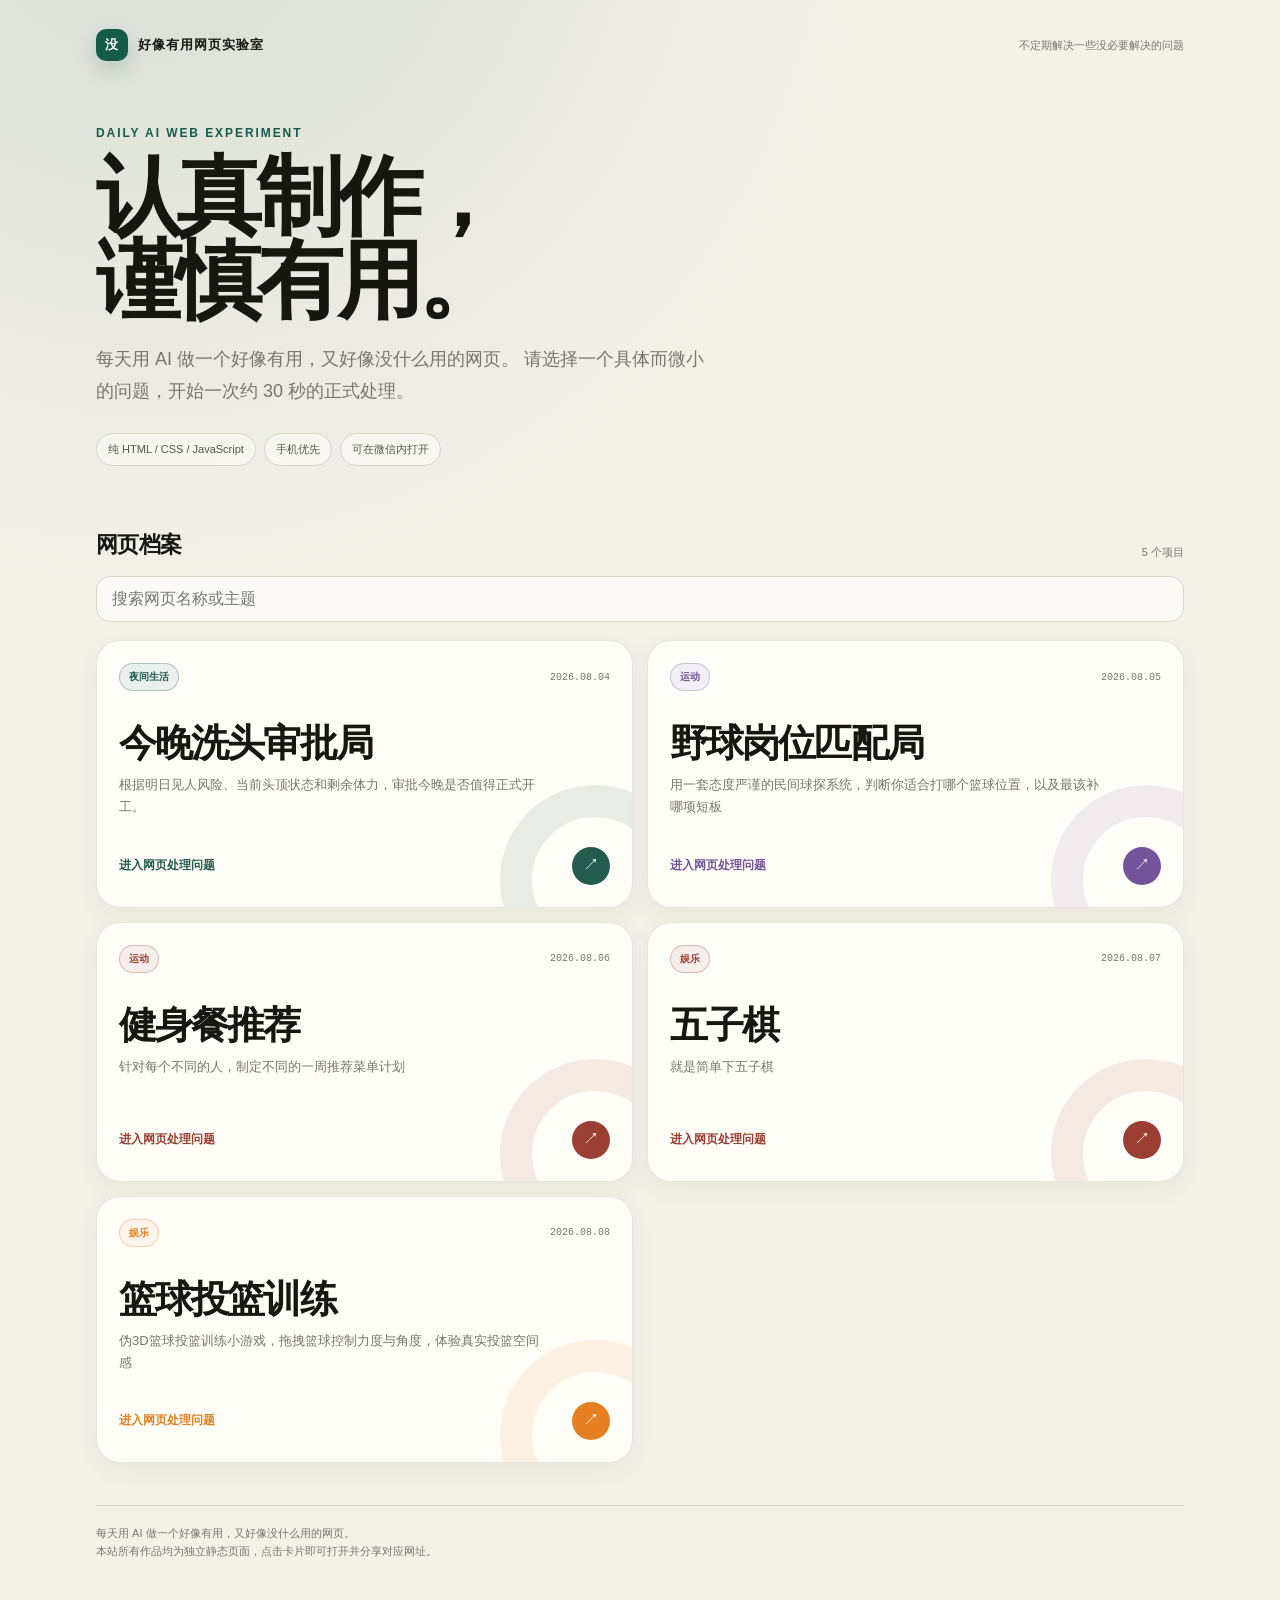
==== index.html @ 00c19557 "Update index.html" ====
<!DOCTYPE html>
<html lang="zh-CN">
<head>
  <meta charset="UTF-8" />
  <meta name="viewport" content="width=device-width, initial-scale=1.0, viewport-fit=cover" />
  <meta name="theme-color" content="#f4f1e9" />
  <meta name="description" content="每天用 AI 做一个好像有用，又好像没什么用的网页。" />
  <title>好像有用网页实验室</title>
  <style>
    :root {
      --bg: #f4f1e9;
      --paper: #fffdf7;
      --ink: #161711;
      --muted: #77766e;
      --line: #d8d4c8;
      --accent: #155b4a;
      --accent-soft: #dfece6;
      --shadow: 0 18px 55px rgba(39, 42, 35, .10);
    }

    * { box-sizing: border-box; }

    html { scroll-behavior: smooth; }

    body {
      margin: 0;
      min-height: 100vh;
      color: var(--ink);
      background:
        radial-gradient(circle at 12% -8%, rgba(21, 91, 74, .13), transparent 35%),
        var(--bg);
      font-family: -apple-system, BlinkMacSystemFont, "Segoe UI", "PingFang SC",
        "Hiragino Sans GB", "Microsoft YaHei", sans-serif;
      -webkit-font-smoothing: antialiased;
    }

    button, input { font: inherit; }
    a { color: inherit; }

    .shell {
      width: min(100%, 1120px);
      margin: 0 auto;
      padding: 18px 16px 48px;
    }

    .nav {
      display: flex;
      align-items: center;
      justify-content: space-between;
      gap: 16px;
      min-height: 54px;
    }

    .brand {
      display: flex;
      align-items: center;
      gap: 10px;
      font-size: 13px;
      font-weight: 850;
      letter-spacing: .08em;
    }

    .brand-mark {
      display: grid;
      place-items: center;
      width: 32px;
      height: 32px;
      border-radius: 10px;
      color: #fff;
      background: var(--accent);
      box-shadow: 0 8px 20px rgba(21, 91, 74, .2);
    }

    .nav-note {
      color: var(--muted);
      font-size: 11px;
    }

    .hero {
      display: grid;
      gap: 26px;
      padding: 54px 0 36px;
    }

    .eyebrow {
      margin: 0 0 14px;
      color: var(--accent);
      font-size: 12px;
      font-weight: 850;
      letter-spacing: .16em;
    }

    h1 {
      max-width: 770px;
      margin: 0;
      font-size: clamp(42px, 9vw, 86px);
      line-height: .98;
      letter-spacing: -.065em;
    }

    .hero-copy {
      max-width: 620px;
      margin: 20px 0 0;
      color: var(--muted);
      font-size: clamp(15px, 2vw, 18px);
      line-height: 1.8;
    }

    .hero-meta {
      display: flex;
      flex-wrap: wrap;
      gap: 8px;
    }

    .pill {
      padding: 8px 11px;
      border: 1px solid var(--line);
      border-radius: 999px;
      background: rgba(255,255,255,.45);
      color: #56574f;
      font-size: 11px;
    }

    .section-head {
      display: flex;
      align-items: end;
      justify-content: space-between;
      gap: 18px;
      margin: 28px 0 16px;
    }

    .section-head h2 {
      margin: 0;
      font-size: 22px;
      letter-spacing: -.03em;
    }

    .count {
      color: var(--muted);
      font-size: 11px;
    }

    .toolbar {
      display: flex;
      gap: 10px;
      margin-bottom: 18px;
    }

    .search {
      width: 100%;
      min-height: 46px;
      padding: 0 15px;
      color: var(--ink);
      border: 1px solid var(--line);
      border-radius: 14px;
      outline: none;
      background: rgba(255,255,255,.65);
      transition: border .18s ease, box-shadow .18s ease, background .18s ease;
    }

    .search:focus {
      border-color: var(--accent);
      background: #fff;
      box-shadow: 0 0 0 4px rgba(21, 91, 74, .09);
    }

    .grid {
      display: grid;
      grid-template-columns: repeat(12, 1fr);
      gap: 14px;
    }

    .card {
      position: relative;
      grid-column: span 6;
      display: flex;
      min-height: 260px;
      overflow: hidden;
      text-decoration: none;
      border: 1px solid rgba(22, 23, 17, .10);
      border-radius: 24px;
      background: var(--paper);
      box-shadow: 0 8px 24px rgba(39, 42, 35, .055);
      transition: transform .22s ease, box-shadow .22s ease, border-color .22s ease;
      -webkit-tap-highlight-color: transparent;
    }

    .card:hover {
      transform: translateY(-4px);
      border-color: rgba(21, 91, 74, .35);
      box-shadow: var(--shadow);
    }

    .card:active { transform: scale(.992); }

    .card-main {
      position: relative;
      z-index: 1;
      display: flex;
      flex-direction: column;
      width: 100%;
      padding: 22px;
    }

    .card-top {
      display: flex;
      align-items: center;
      justify-content: space-between;
      gap: 12px;
    }

    .tag {
      display: inline-flex;
      padding: 6px 9px;
      border: 1px solid color-mix(in srgb, var(--card-accent) 30%, transparent);
      border-radius: 999px;
      color: var(--card-accent);
      background: color-mix(in srgb, var(--card-accent) 9%, white);
      font-size: 10px;
      font-weight: 800;
    }

    .date {
      color: var(--muted);
      font-family: ui-monospace, SFMono-Regular, Menlo, Consolas, monospace;
      font-size: 10px;
    }

    .card h3 {
      max-width: 420px;
      margin: 32px 0 10px;
      font-size: clamp(26px, 4vw, 38px);
      line-height: 1.08;
      letter-spacing: -.05em;
    }

    .card p {
      max-width: 430px;
      margin: 0;
      color: var(--muted);
      font-size: 13px;
      line-height: 1.7;
    }

    .card-bottom {
      display: flex;
      align-items: center;
      justify-content: space-between;
      gap: 12px;
      margin-top: auto;
      padding-top: 28px;
    }

    .open-text {
      color: var(--card-accent);
      font-size: 12px;
      font-weight: 850;
    }

    .arrow {
      display: grid;
      place-items: center;
      width: 38px;
      height: 38px;
      border-radius: 50%;
      color: #fff;
      background: var(--card-accent);
      transition: transform .2s ease;
    }

    .card:hover .arrow { transform: translate(2px, -2px); }

    .card-decoration {
      position: absolute;
      right: -58px;
      bottom: -68px;
      width: 190px;
      height: 190px;
      border: 32px solid color-mix(in srgb, var(--card-accent) 10%, transparent);
      border-radius: 50%;
      pointer-events: none;
    }

    .empty {
      display: none;
      padding: 42px 20px;
      text-align: center;
      color: var(--muted);
      border: 1px dashed var(--line);
      border-radius: 20px;
    }

    footer {
      margin-top: 42px;
      padding-top: 18px;
      color: var(--muted);
      border-top: 1px solid var(--line);
      font-size: 11px;
      line-height: 1.7;
    }

    @media (max-width: 720px) {
      .shell { padding: 12px 12px 36px; }
      .nav-note { display: none; }
      .hero { padding: 44px 4px 28px; }
      .grid { gap: 12px; }
      .card { grid-column: span 12; min-height: 250px; }
      .card-main { padding: 20px; }
      .card h3 { margin-top: 28px; }
    }

    @media (prefers-reduced-motion: reduce) {
      *, *::before, *::after {
        scroll-behavior: auto !important;
        animation-duration: .01ms !important;
        transition-duration: .01ms !important;
      }
    }
  </style>
</head>
<body>
  <main class="shell">
    <nav class="nav">
      <div class="brand">
        <span class="brand-mark">没</span>
        好像有用网页实验室
      </div>
      <span class="nav-note">不定期解决一些没必要解决的问题</span>
    </nav>

    <header class="hero">
      <div>
        <p class="eyebrow">DAILY AI WEB EXPERIMENT</p>
        <h1>认真制作，<br />谨慎有用。</h1>
        <p class="hero-copy">
          每天用 AI 做一个好像有用，又好像没什么用的网页。
          请选择一个具体而微小的问题，开始一次约 30 秒的正式处理。
        </p>
      </div>

      <div class="hero-meta">
        <span class="pill">纯 HTML / CSS / JavaScript</span>
        <span class="pill">手机优先</span>
        <span class="pill">可在微信内打开</span>
      </div>
    </header>

    <section aria-labelledby="worksTitle">
      <div class="section-head">
        <h2 id="worksTitle">网页档案</h2>
        <span class="count" id="countText">0 个项目</span>
      </div>

      <div class="toolbar">
        <input
          class="search"
          id="searchInput"
          type="search"
          placeholder="搜索网页名称或主题"
          maxlength="30"
          autocomplete="off"
          aria-label="搜索网页项目"
        />
      </div>

      <div class="grid" id="projectGrid"></div>
      <div class="empty" id="emptyState">没有找到相关网页，可能这个问题还不够没必要。</div>
    </section>

    <footer>
      每天用 AI 做一个好像有用，又好像没什么用的网页。<br />
      本站所有作品均为独立静态页面，点击卡片即可打开并分享对应网址。
    </footer>
  </main>

  <script>
    /*
      新增作品时，只需：
      1. 在 projects 下建立文件夹，并把作品保存为该文件夹里的 index.html
      2. 在下面的 projects 数组里增加一项

      href 必须使用相对路径，例如：./projects/wash-hair/
      不要写 /projects/wash-hair/，否则项目型 GitHub Pages 可能出现路径错误。
    */
    const projects = [
      {
        title: "今晚洗头审批局",
        description: "根据明日见人风险、当前头顶状态和剩余体力，审批今晚是否值得正式开工。",
        category: "夜间生活",
        date: "2026.08.04",
        href: "./projects/wash-hair/",
        accent: "#235b4e",
        keywords: "洗头 睡觉 拖延 清洁 审批"
      }
      ,
      {
        title: "野球岗位匹配局",
        description: "用一套态度严谨的民间球探系统，判断你适合打哪个篮球位置，以及最该补哪项短板",
        category: "运动",
       date: "2026.08.05",
       href: "./projects/Basketball-Position-Matching/",
       accent: "#73539a",
       keywords: "运动 篮球 "
      }
      ,
      {
        title: "健身餐推荐",
        description: "针对每个不同的人，制定不同的一周推荐菜单计划",
        category: "运动",
       date: "2026.08.06",
       href: "./projects/Fit-Meal/",
       accent: "#9b3f32",
       keywords: "运动 食物 计划 采购 "
      }
      ,
      {
        title: "五子棋",
        description: "就是简单下五子棋",
        category: "娱乐",
       date: "2026.08.07",
       href: "./projects/gomoku/",
       accent: "#9b3f32",
       keywords: "下棋 娱乐 "
      }
      ,
      {
      title: "篮球投篮训练",
      description: "伪3D篮球投篮训练小游戏，拖拽篮球控制力度与角度，体验真实投篮空间感",
      category: "娱乐",
      date: "2026.08.08",
      href: "./projects/basketball-shot/",
      accent: "#e67e22",
      keywords: "篮球 投篮 游戏 体育训练 "
      }
      // 复制下面这段即可新增：
      // ,{
      //   title: "今日摸鱼资格认证中心",
      //   description: "根据劳动贡献与精神状态，认证今日是否具备合理摸鱼资格。",
      //   category: "上班",
      //   date: "2026.08.05",
      //   href: "./projects/slack-off/",
      //   accent: "#9b3f32",
      //   keywords: "上班 摸鱼 工作"
      // }
      
    ];

    const grid = document.getElementById("projectGrid");
    const countText = document.getElementById("countText");
    const searchInput = document.getElementById("searchInput");
    const emptyState = document.getElementById("emptyState");

    function escapeHTML(value) {
      return String(value).replace(/[&<>'"]/g, (char) => ({
        "&": "&amp;",
        "<": "&lt;",
        ">": "&gt;",
        "'": "&#39;",
        '"': "&quot;"
      })[char]);
    }

    function render(list) {
      countText.textContent = `${list.length} 个项目`;
      emptyState.style.display = list.length ? "none" : "block";

      grid.innerHTML = list.map((project) => `
        <a
          class="card"
          href="${escapeHTML(project.href)}"
          style="--card-accent:${escapeHTML(project.accent)}"
          aria-label="打开${escapeHTML(project.title)}"
        >
          <div class="card-main">
            <div class="card-top">
              <span class="tag">${escapeHTML(project.category)}</span>
              <span class="date">${escapeHTML(project.date)}</span>
            </div>

            <h3>${escapeHTML(project.title)}</h3>
            <p>${escapeHTML(project.description)}</p>

            <div class="card-bottom">
              <span class="open-text">进入网页处理问题</span>
              <span class="arrow" aria-hidden="true">↗</span>
            </div>
          </div>
          <span class="card-decoration" aria-hidden="true"></span>
        </a>
      `).join("");
    }

    searchInput.addEventListener("input", () => {
      const query = searchInput.value.trim().toLowerCase();

      if (!query) {
        render(projects);
        return;
      }

      const filtered = projects.filter((project) => {
        const content = [
          project.title,
          project.description,
          project.category,
          project.keywords
        ].join(" ").toLowerCase();

        return content.includes(query);
      });

      render(filtered);
    });

    render(projects);
  </script>
</body>
</html>
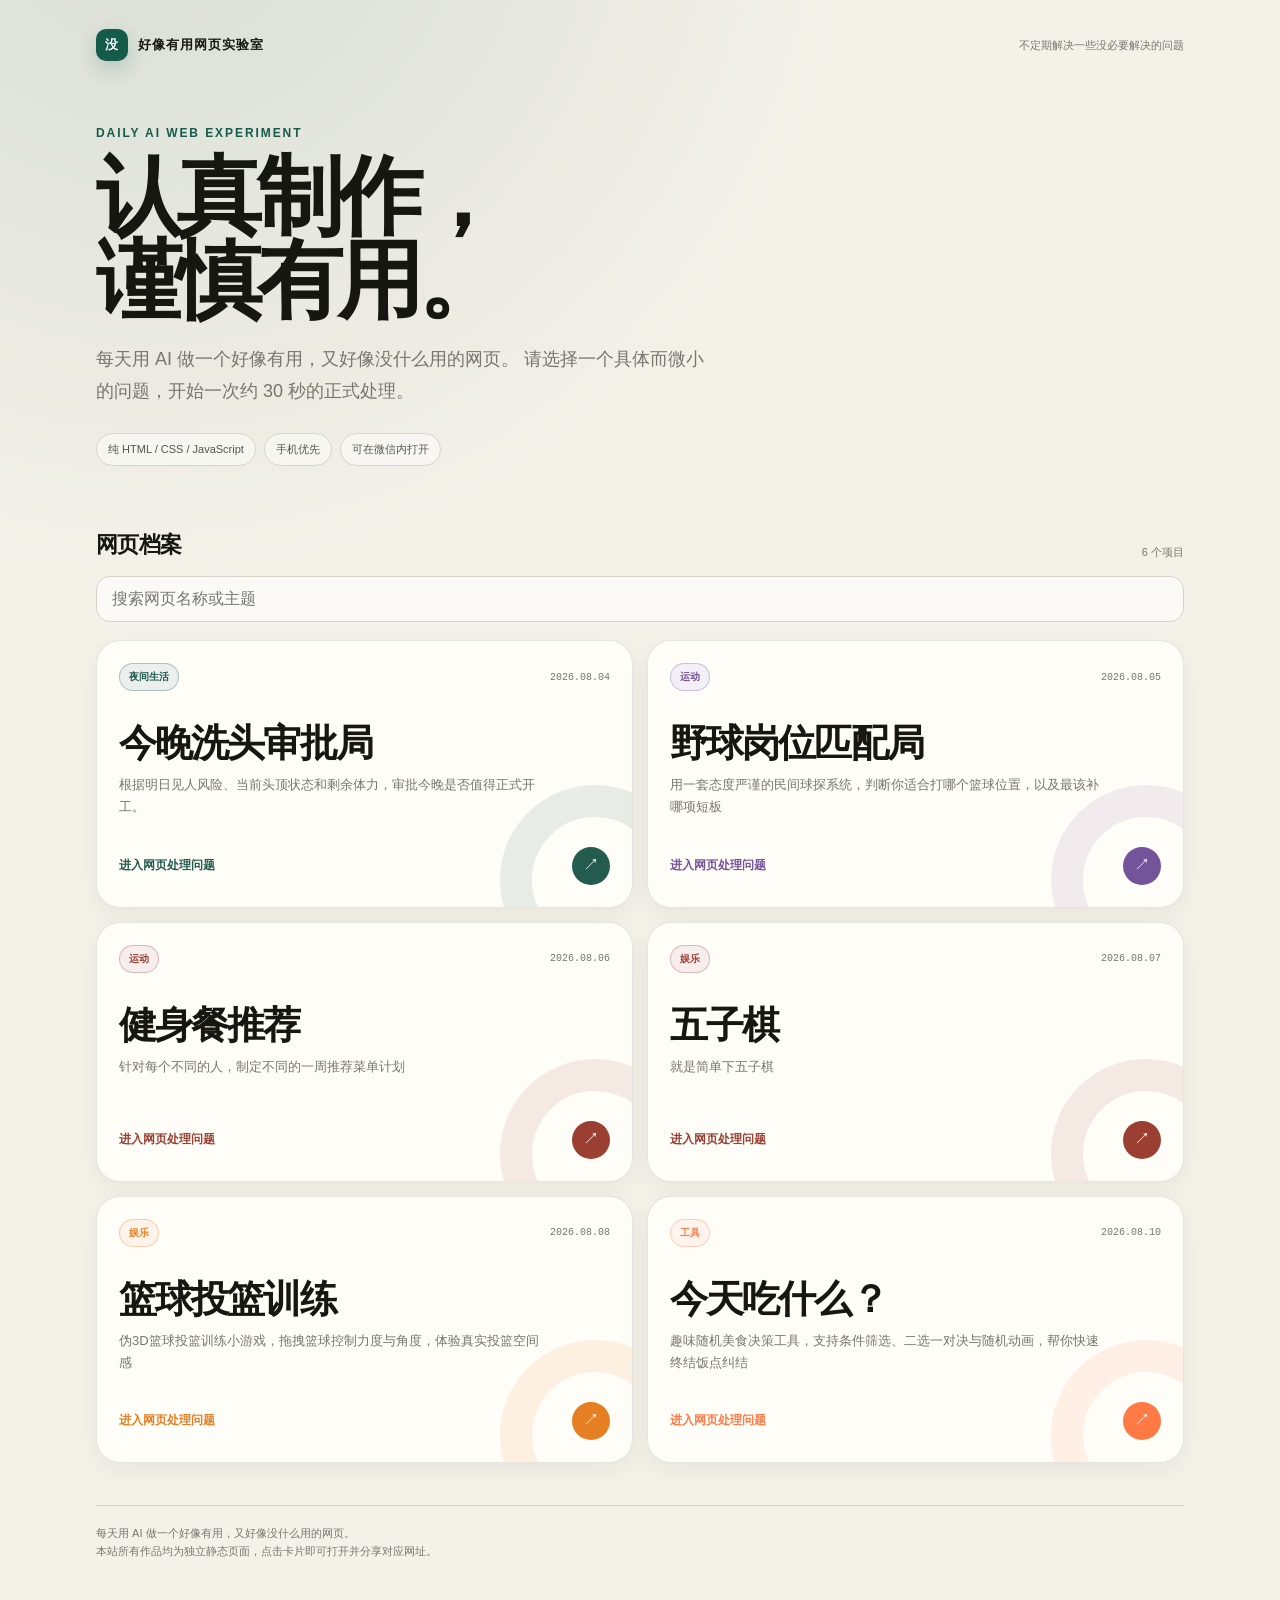
==== commit 58e96c76: "Update index.html" ====
--- a/index.html
+++ b/index.html
@@ -432,6 +432,17 @@
       accent: "#e67e22",
       keywords: "篮球 投篮 游戏 体育训练 "
       }
+      ,
+{
+title: "今天吃什么？",
+description: "趣味随机美食决策工具，支持条件筛选、二选一对决与随机动画，帮你快速终结饭点纠结",
+category: "工具",
+date: "2026.08.10",
+href: "./projects/what-to-eat/",
+accent: "#ff7a45",
+keywords: "今天吃什么 随机美食 吃饭选择 美食推荐 随机工具 "
+}
+
       // 复制下面这段即可新增：
       // ,{
       //   title: "今日摸鱼资格认证中心",
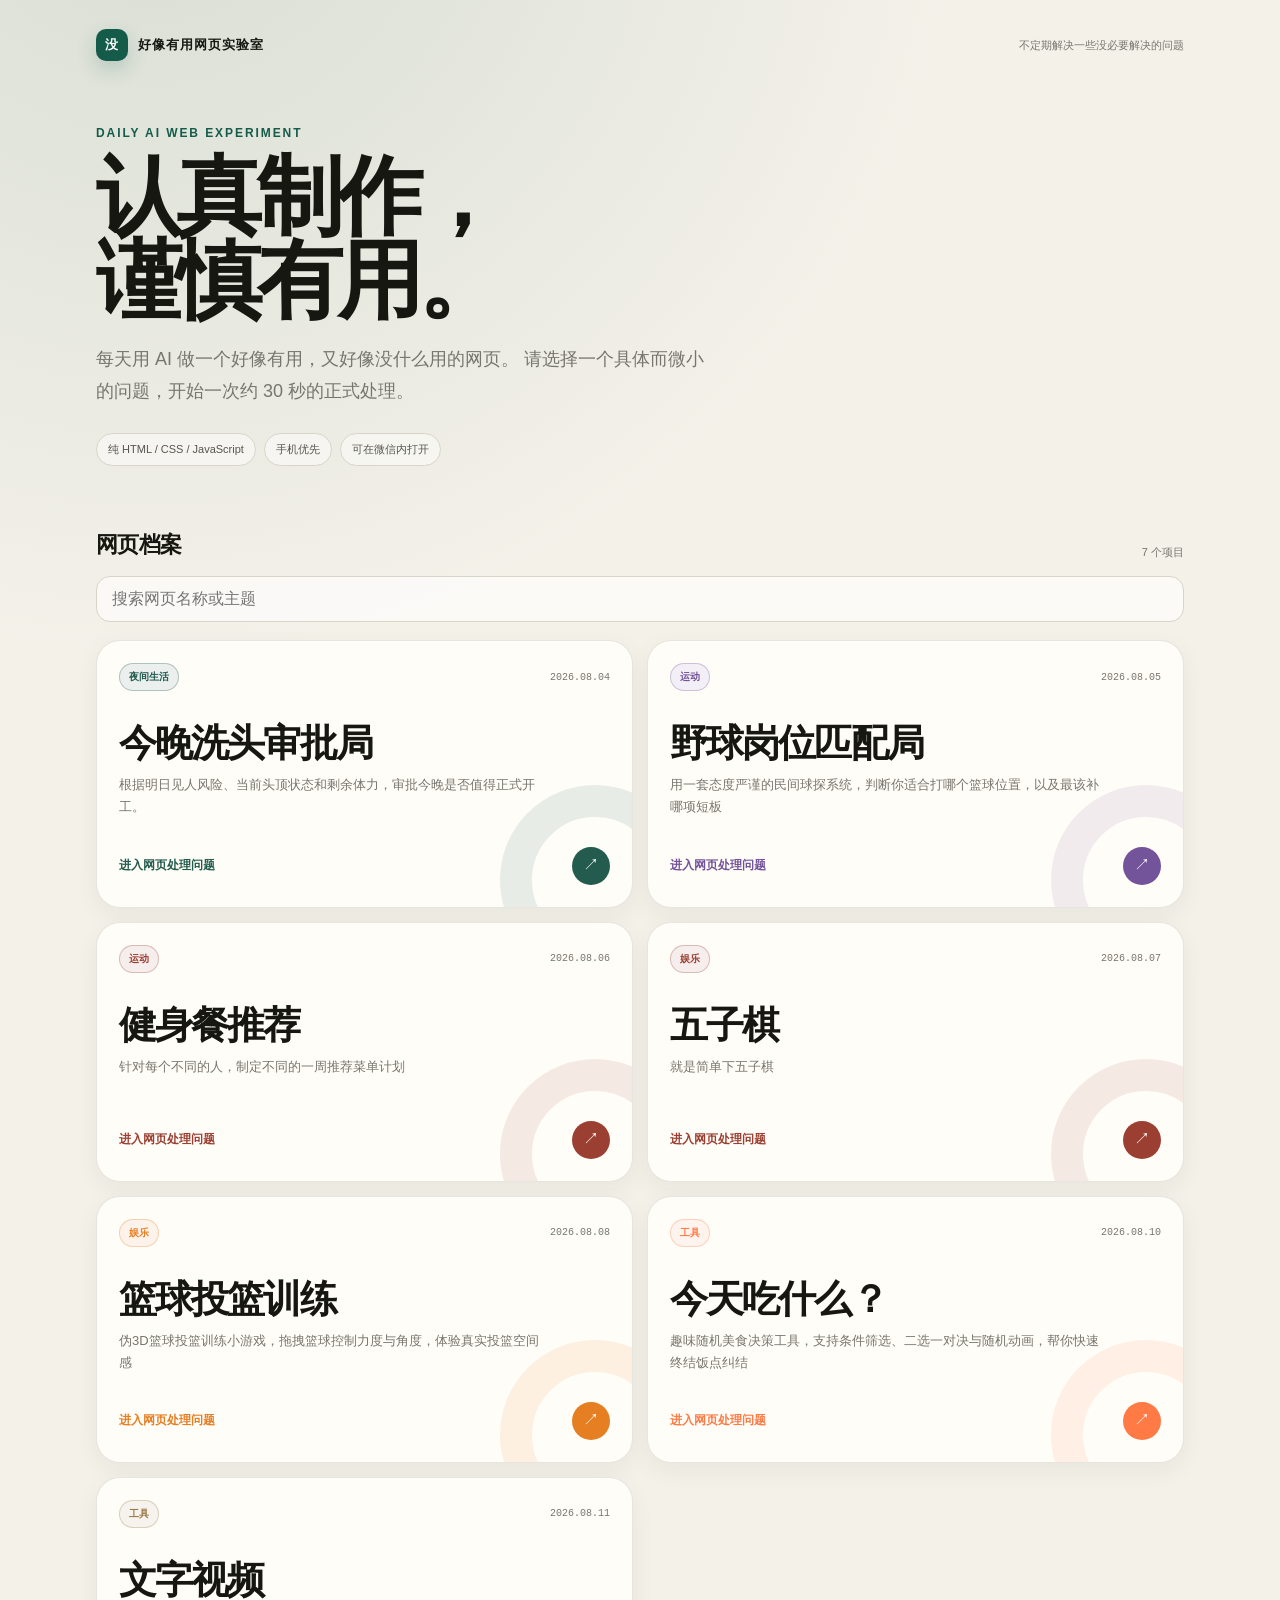
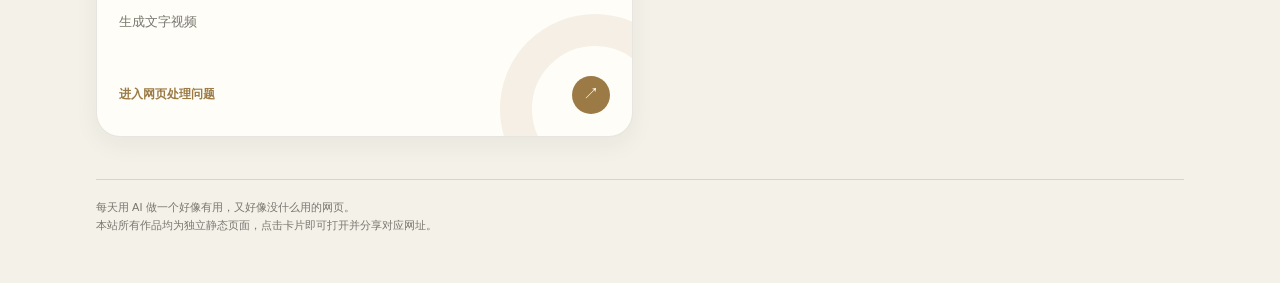
==== commit a0bdb48b: "Update index.html" ====
--- a/index.html
+++ b/index.html
@@ -438,9 +438,19 @@
 description: "趣味随机美食决策工具，支持条件筛选、二选一对决与随机动画，帮你快速终结饭点纠结",
 category: "工具",
 date: "2026.08.10",
-href: "./projects/what-to-eat/",
+href: "./projects/eat-what/",
 accent: "#ff7a45",
 keywords: "今天吃什么 随机美食 吃饭选择 美食推荐 随机工具 "
+}
+      ,
+{
+title: "文字视频",
+description: "生成文字视频",
+category: "工具",
+date: "2026.08.11",
+href: "./projects/wordvideo/",
+accent: "#9b7a45",
+keywords: "形状 视频 生成  "
 }
 
       // 复制下面这段即可新增：
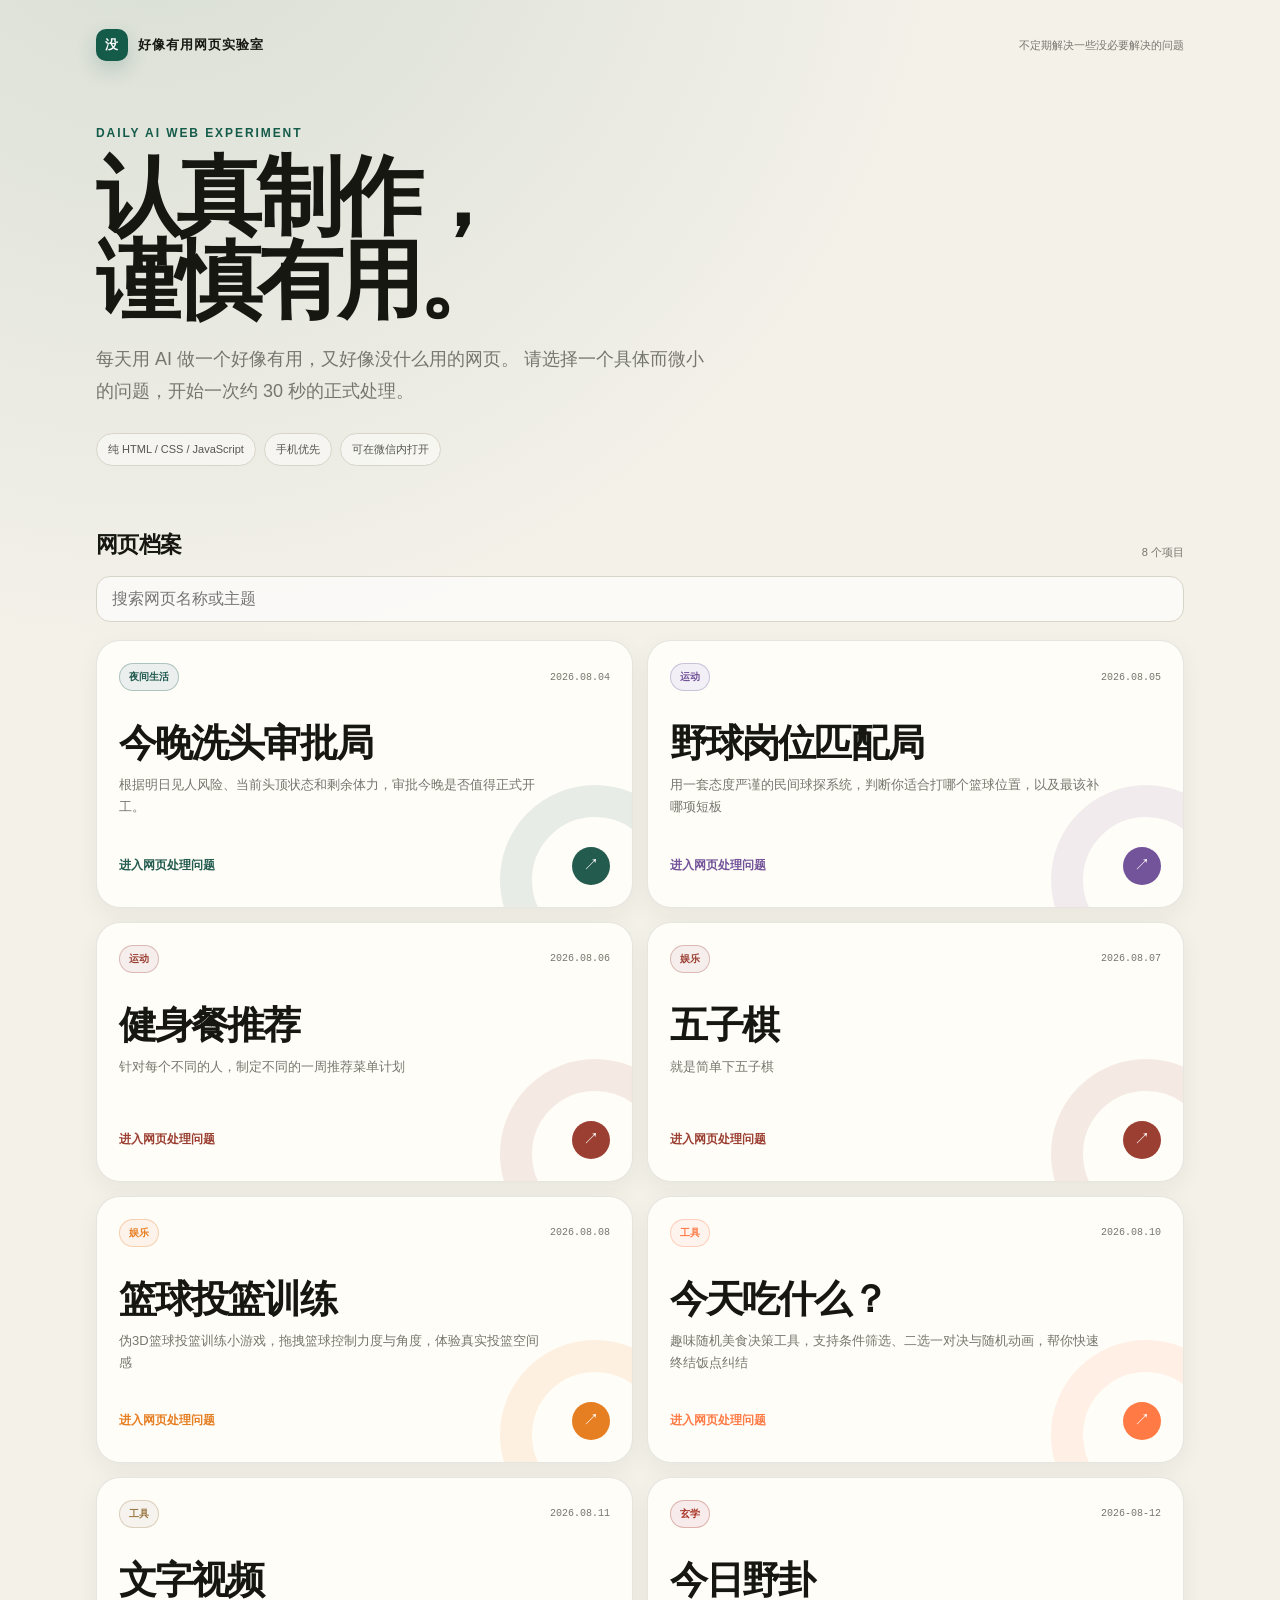
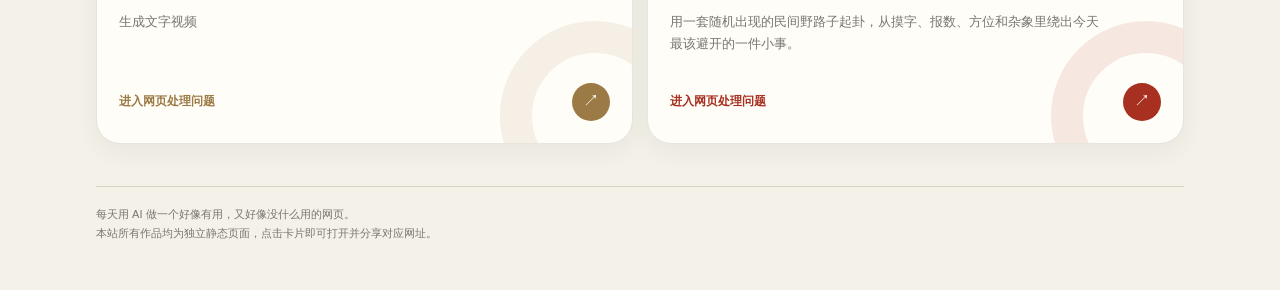
==== commit 275e6289: "Update index.html" ====
--- a/index.html
+++ b/index.html
@@ -452,6 +452,16 @@
 accent: "#9b7a45",
 keywords: "形状 视频 生成  "
 }
+      ,
+{
+  title: "今日野卦",
+  description: "用一套随机出现的民间野路子起卦，从摸字、报数、方位和杂象里绕出今天最该避开的一件小事。",
+  category: "玄学",
+  date: "2026-08-12",
+  href: "./projects/do-divination/",
+  accent: "#a73020",
+  keywords: "算命 玄学 起卦 民间 野卦 今日运势 小事 宜忌"
+}
 
       // 复制下面这段即可新增：
       // ,{
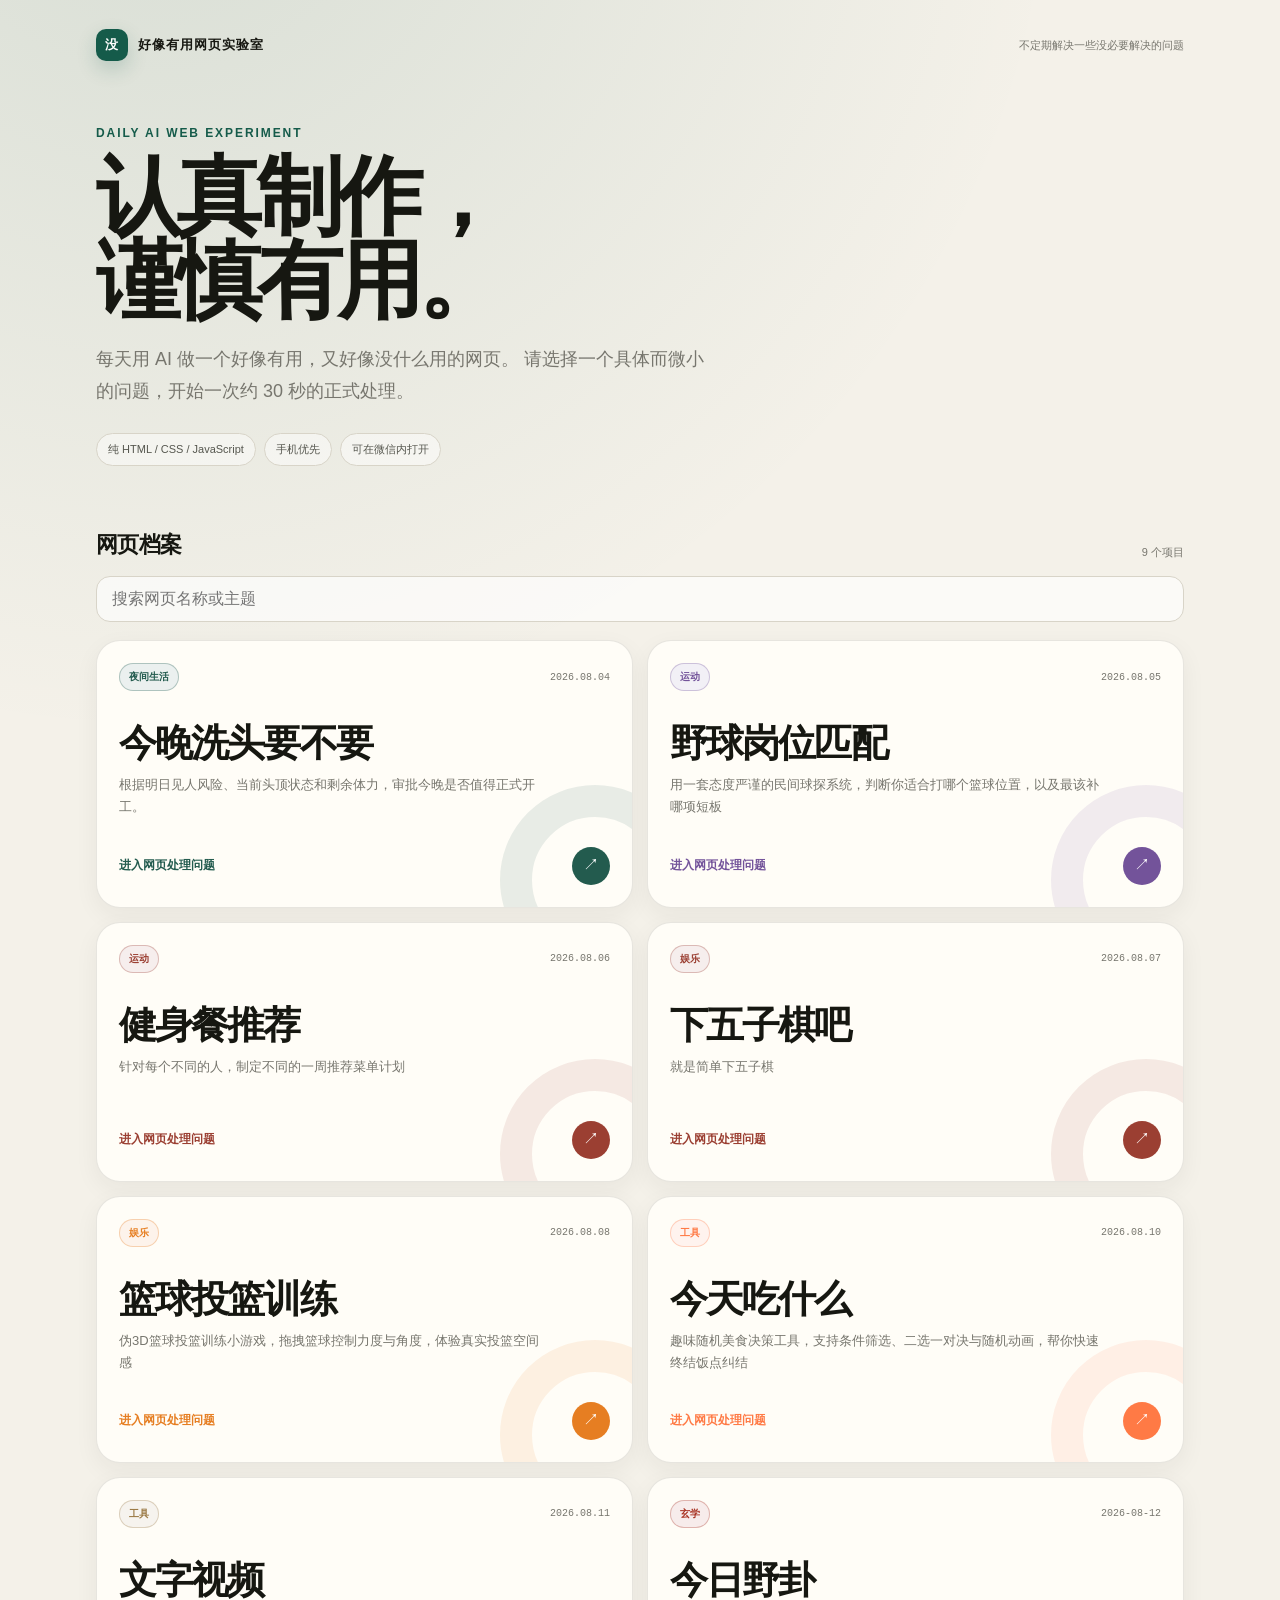
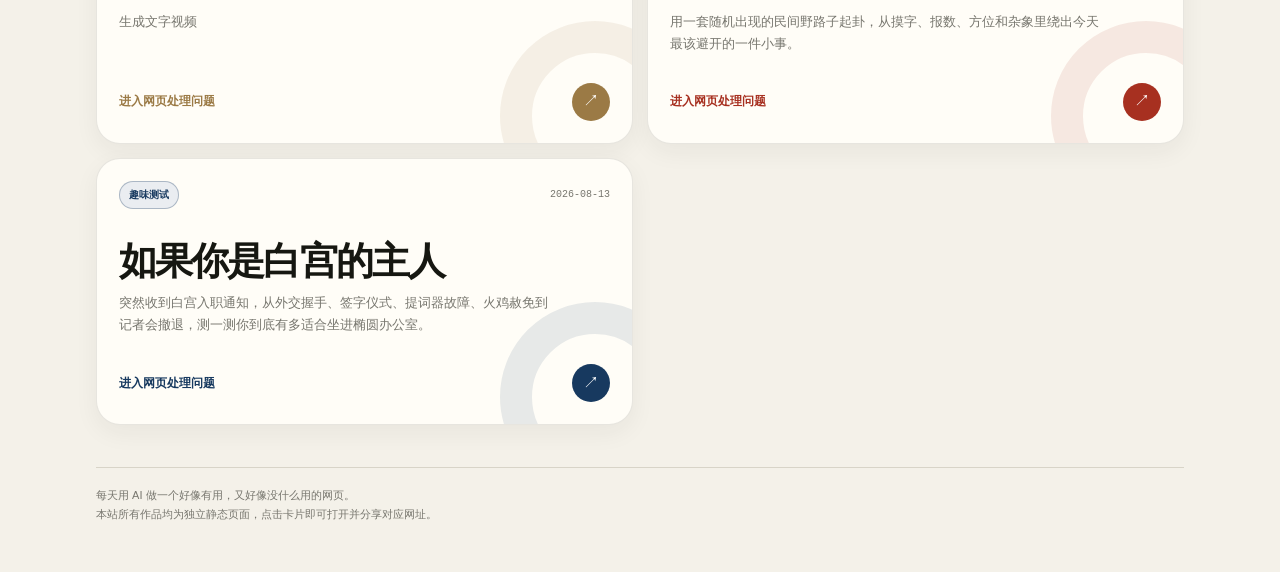
==== commit d78b9352: "Update index.html" ====
--- a/index.html
+++ b/index.html
@@ -384,7 +384,7 @@
     */
     const projects = [
       {
-        title: "今晚洗头审批局",
+        title: "今晚洗头要不要",
         description: "根据明日见人风险、当前头顶状态和剩余体力，审批今晚是否值得正式开工。",
         category: "夜间生活",
         date: "2026.08.04",
@@ -394,7 +394,7 @@
       }
       ,
       {
-        title: "野球岗位匹配局",
+        title: "野球岗位匹配",
         description: "用一套态度严谨的民间球探系统，判断你适合打哪个篮球位置，以及最该补哪项短板",
         category: "运动",
        date: "2026.08.05",
@@ -414,7 +414,7 @@
       }
       ,
       {
-        title: "五子棋",
+        title: "下五子棋吧",
         description: "就是简单下五子棋",
         category: "娱乐",
        date: "2026.08.07",
@@ -434,7 +434,7 @@
       }
       ,
 {
-title: "今天吃什么？",
+title: "今天吃什么",
 description: "趣味随机美食决策工具，支持条件筛选、二选一对决与随机动画，帮你快速终结饭点纠结",
 category: "工具",
 date: "2026.08.10",
@@ -462,7 +462,16 @@
   accent: "#a73020",
   keywords: "算命 玄学 起卦 民间 野卦 今日运势 小事 宜忌"
 }
-
+      ,
+      {
+  title: "如果你是白宫的主人",
+  description: "突然收到白宫入职通知，从外交握手、签字仪式、提词器故障、火鸡赦免到记者会撤退，测一测你到底有多适合坐进椭圆办公室。",
+  category: "趣味测试",
+  date: "2026-08-13",
+  href: "./projects/presidential-onboarding-simulator/",
+  accent: "#17395f",
+  keywords: "美国总统 白宫 总统模拟器 趣味测试 互动游戏 握手 提词器 火鸡赦免 记者会"
+}
       // 复制下面这段即可新增：
       // ,{
       //   title: "今日摸鱼资格认证中心",
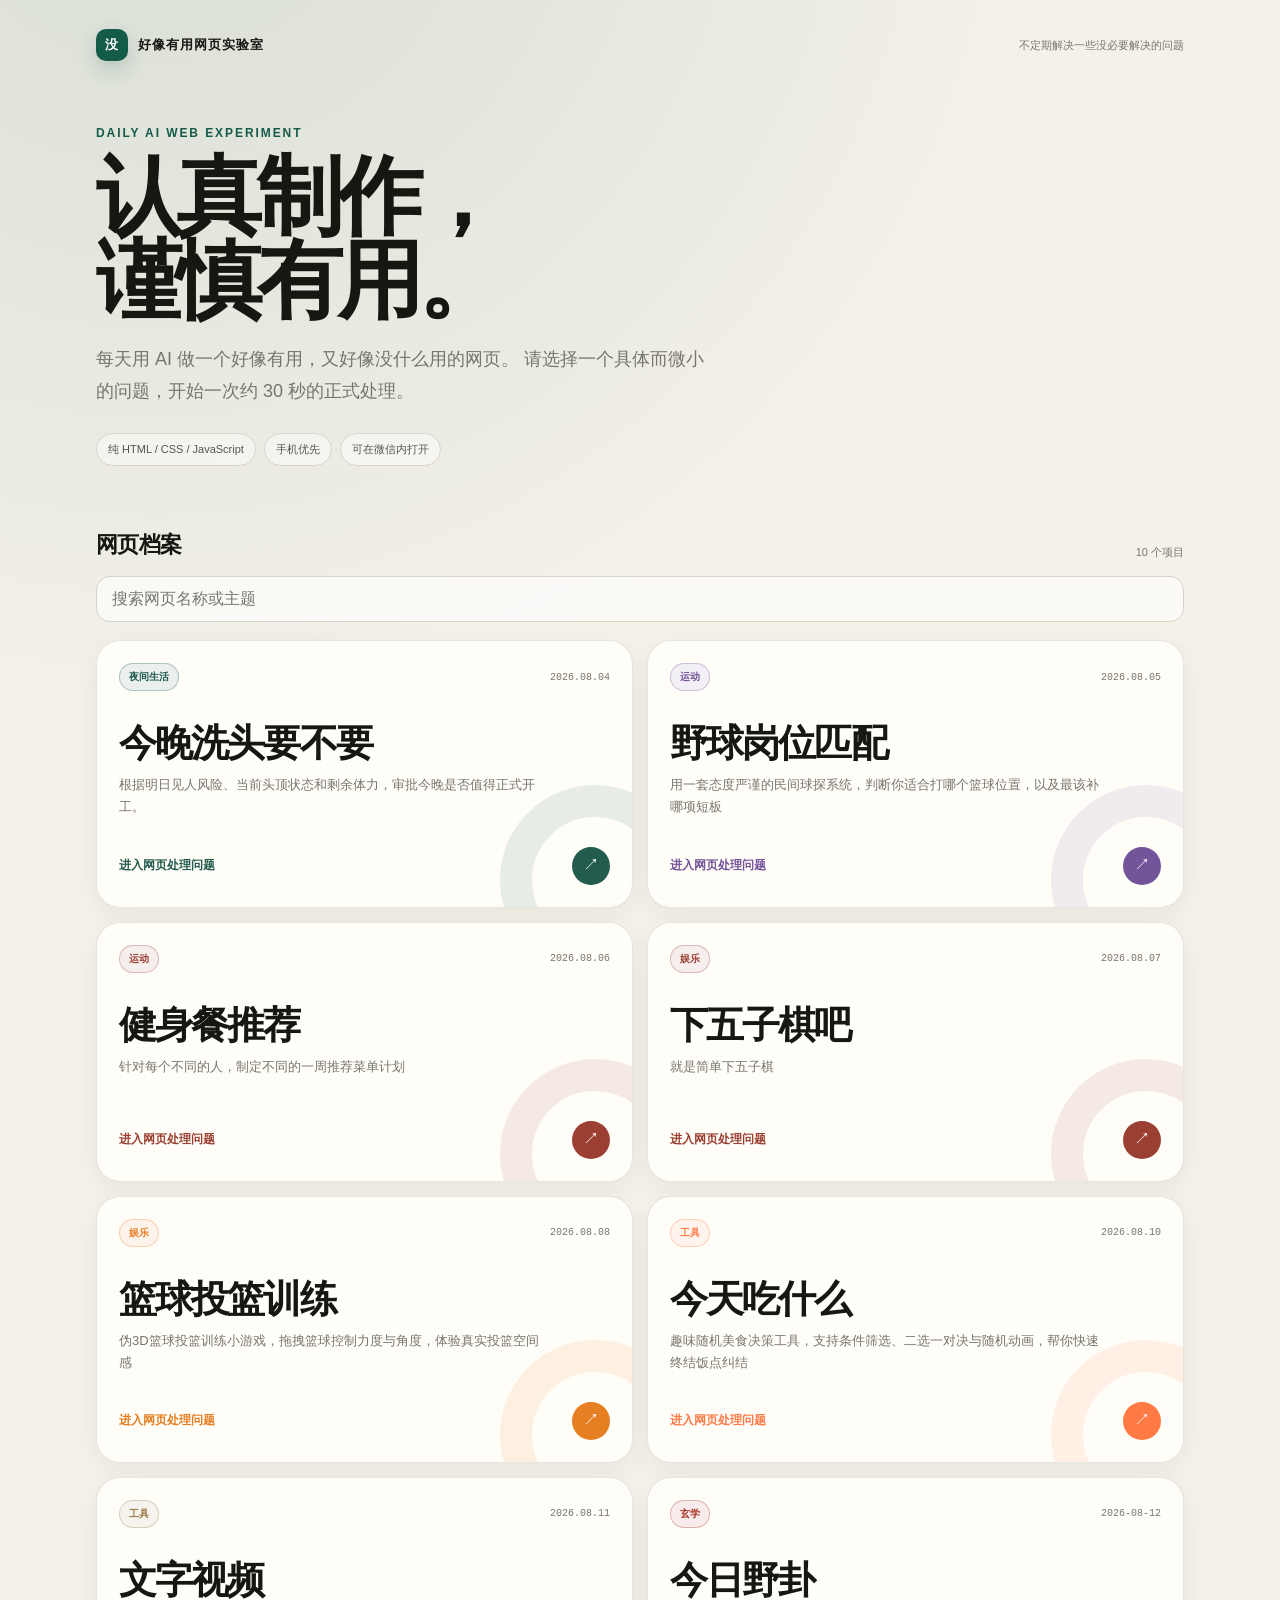
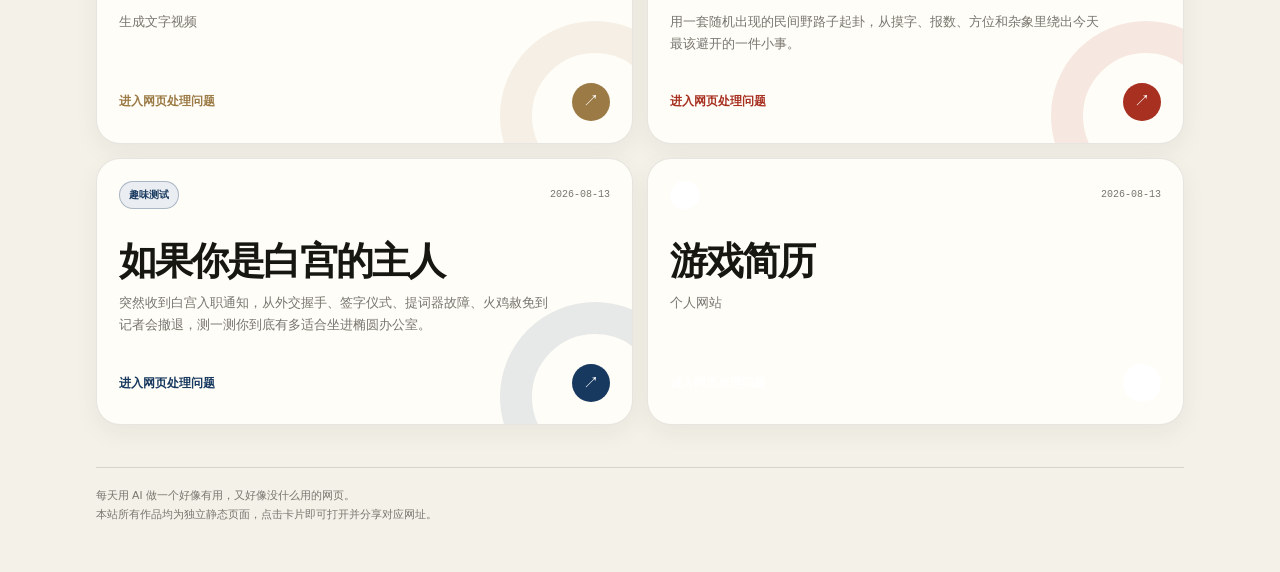
==== commit 211851d4: "Update index.html" ====
--- a/index.html
+++ b/index.html
@@ -468,9 +468,19 @@
   description: "突然收到白宫入职通知，从外交握手、签字仪式、提词器故障、火鸡赦免到记者会撤退，测一测你到底有多适合坐进椭圆办公室。",
   category: "趣味测试",
   date: "2026-08-13",
-  href: "./projects/presidential-onboarding-simulator/",
+  href: "./projects/white-house-master/",
   accent: "#17395f",
   keywords: "美国总统 白宫 总统模拟器 趣味测试 互动游戏 握手 提词器 火鸡赦免 记者会"
+}
+            ,
+      {
+  title: "游戏简历",
+  description: "个人网站",
+  category: "我",
+  date: "2026-08-13",
+  href: "./projects/playable-resume/",
+  accent: "#ffffff",
+  keywords: "我 个人简历 介绍 经历"
 }
       // 复制下面这段即可新增：
       // ,{
